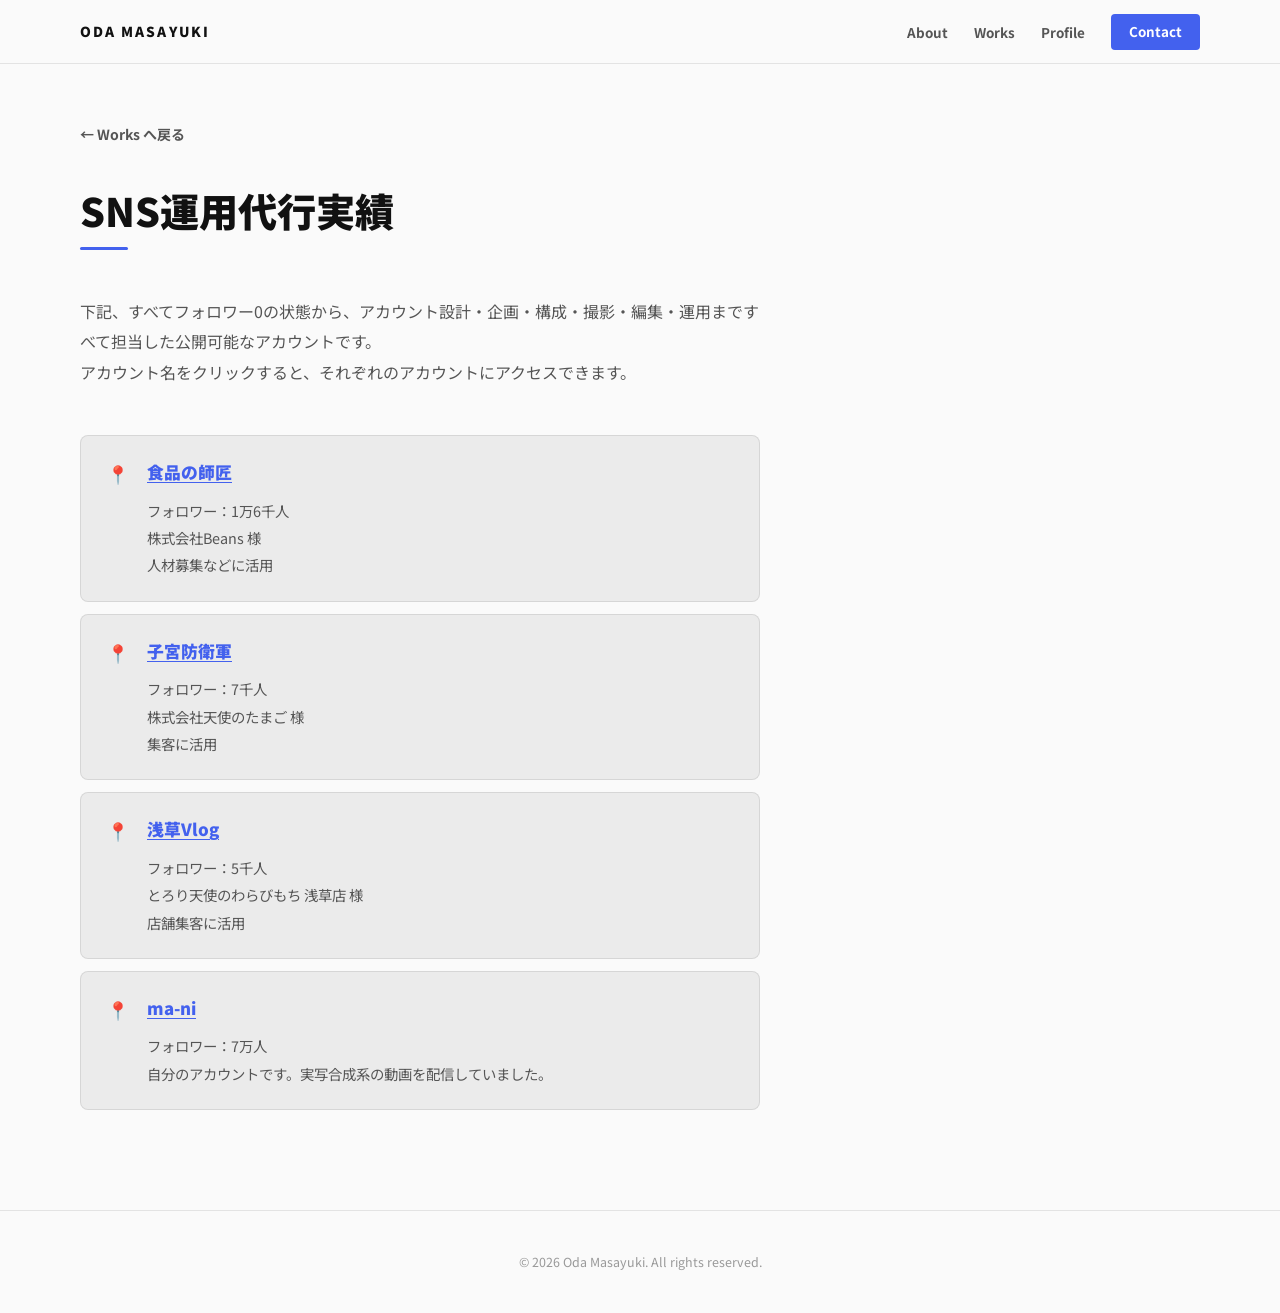
==== accounts/index.html @ 2df7ba39 "Add files via upload" ====
<!DOCTYPE html>
<html lang="ja">
<head>
  <meta charset="UTF-8">
  <meta name="viewport" content="width=device-width, initial-scale=1.0">
  <title>SNS運用代行実績 | 織田 雅之 ポートフォリオ</title>
  <meta name="description" content="織田雅之のSNS運用代行アカウント実績。フォロワー0からの立ち上げ運用実績一覧。">
  <link rel="preconnect" href="https://fonts.googleapis.com">
  <link rel="preconnect" href="https://fonts.gstatic.com" crossorigin>
  <link href="https://fonts.googleapis.com/css2?family=Noto+Sans+JP:wght@400;500;700;900&display=swap" rel="stylesheet">
  <link rel="stylesheet" href="../style.css">
</head>
<body>
  <nav id="navbar" class="scrolled" aria-label="メインナビゲーション">
    <div class="nav-inner">
      <a href="../" class="nav-logo">ODA MASAYUKI</a>
      <ul class="nav-links">
        <li><a href="../#intro">About</a></li>
        <li><a href="../#works">Works</a></li>
        <li><a href="../#profile">Profile</a></li>
        <li><a href="../#contact" class="nav-cta">Contact</a></li>
      </ul>
    </div>
  </nav>

  <main class="subpage-main">
    <div class="container">
      <a href="../#works" class="back-link">← Works へ戻る</a>
      <h1 class="section-title">SNS運用代行実績</h1>
      <p class="accounts-lead">
        下記、すべてフォロワー0の状態から、アカウント設計・企画・構成・撮影・編集・運用まですべて担当した公開可能なアカウントです。<br>
        アカウント名をクリックすると、それぞれのアカウントにアクセスできます。
      </p>

      <div class="accounts-list">
        <a href="https://www.tiktok.com/@beans_japan?lang=ja-JP" target="_blank" rel="noopener noreferrer" class="account-card">
          <div class="account-pin">📍</div>
          <div>
            <p class="account-name">食品の師匠</p>
            <ul class="account-meta">
              <li>フォロワー：1万6千人</li>
              <li>株式会社Beans 様</li>
              <li>人材募集などに活用</li>
            </ul>
          </div>
        </a>

        <a href="https://www.tiktok.com/@49boueigun?lang=ja-JP" target="_blank" rel="noopener noreferrer" class="account-card">
          <div class="account-pin">📍</div>
          <div>
            <p class="account-name">子宮防衛軍</p>
            <ul class="account-meta">
              <li>フォロワー：7千人</li>
              <li>株式会社天使のたまご 様</li>
              <li>集客に活用</li>
            </ul>
          </div>
        </a>

        <a href="https://www.tiktok.com/@asakusa_warabimochi?lang=ja-JP" target="_blank" rel="noopener noreferrer" class="account-card">
          <div class="account-pin">📍</div>
          <div>
            <p class="account-name">浅草Vlog</p>
            <ul class="account-meta">
              <li>フォロワー：5千人</li>
              <li>とろり天使のわらびもち 浅草店 様</li>
              <li>店舗集客に活用</li>
            </ul>
          </div>
        </a>

        <a href="https://www.tiktok.com/@manivideo.jp?lang=ja-JP" target="_blank" rel="noopener noreferrer" class="account-card">
          <div class="account-pin">📍</div>
          <div>
            <p class="account-name">ma-ni</p>
            <ul class="account-meta">
              <li>フォロワー：7万人</li>
              <li>自分のアカウントです。実写合成系の動画を配信していました。</li>
            </ul>
          </div>
        </a>
      </div>
    </div>
  </main>

  <footer>
    <p>&copy; 2026 Oda Masayuki. All rights reserved.</p>
  </footer>
</body>
</html>
---- style.css ----
:root {
  --bg: #fafafa;
  --bg-soft: #f2f2f2;
  --panel: #ffffff;
  --panel-strong: #ebebeb;
  --accent: #4361ee;
  --accent-soft: #3451d1;
  --text: #111111;
  --muted: #555555;
  --subtle: #999999;
  --line: rgba(0, 0, 0, 0.09);
  --accent-line: rgba(67, 97, 238, 0.28);
  --shadow: 0 4px 24px rgba(0, 0, 0, 0.07);
  --font: "Noto Sans JP", system-ui, -apple-system, BlinkMacSystemFont, "Segoe UI", sans-serif;
  --nav-height: 64px;
  --ease: 180ms ease;
}

*,
*::before,
*::after {
  box-sizing: border-box;
}

html {
  scroll-behavior: smooth;
  scroll-padding-top: var(--nav-height);
}

body {
  margin: 0;
  background: var(--bg);
  color: var(--text);
  font-family: var(--font);
  line-height: 1.7;
  overflow-x: hidden;
}

body::before {
  content: "";
  position: fixed;
  inset: 0;
  z-index: -1;
  background: var(--bg);
}

a {
  color: inherit;
  text-decoration: none;
}

ul {
  margin: 0;
  padding: 0;
  list-style: none;
}

img {
  display: block;
  max-width: 100%;
}

button {
  font: inherit;
}

.container,
.hero-inner,
.nav-inner {
  width: min(1120px, calc(100% - 48px));
  margin: 0 auto;
}

section {
  padding: 64px 0;
}

#navbar {
  position: fixed;
  inset: 0 0 auto;
  z-index: 20;
  height: var(--nav-height);
  transition: background var(--ease), border-color var(--ease);
  border-bottom: 1px solid transparent;
}

#navbar.scrolled {
  background: rgba(250, 250, 250, 0.92);
  border-color: var(--line);
  backdrop-filter: blur(14px);
}

.nav-inner {
  display: flex;
  align-items: center;
  justify-content: space-between;
  height: 100%;
}

.nav-logo {
  color: var(--text);
  font-size: 0.86rem;
  font-weight: 900;
  letter-spacing: 0.15em;
  white-space: nowrap;
}

.nav-links {
  display: flex;
  align-items: center;
  gap: 26px;
}

.nav-links a {
  color: var(--muted);
  font-size: 0.84rem;
  font-weight: 700;
  transition: color var(--ease), background var(--ease);
}

.nav-links a:hover {
  color: var(--text);
}

.nav-links .nav-cta {
  display: inline-flex;
  align-items: center;
  min-height: 36px;
  padding: 0 18px;
  border-radius: 4px;
  background: var(--accent);
  color: #fff;
}

.nav-links .nav-cta:hover {
  background: var(--accent-soft);
  color: #fff;
}

.hero-section {
  position: relative;
  display: flex;
  align-items: center;
  min-height: auto;
  padding: calc(var(--nav-height) + 24px) 0 16px;
  overflow: hidden;
}

.hero-section::after {
  content: "";
  position: absolute;
  inset: auto 0 0;
  height: 42%;
  background:
    linear-gradient(rgba(0, 0, 0, 0.04) 1px, transparent 1px),
    linear-gradient(90deg, rgba(0, 0, 0, 0.04) 1px, transparent 1px);
  background-size: 44px 44px;
  mask-image: linear-gradient(transparent, #000);
  pointer-events: none;
}

.hero-inner {
  position: relative;
  z-index: 1;
}

.hero-eyebrow {
  margin: 0 0 18px;
  color: var(--accent);
  font-size: 0.78rem;
  font-weight: 900;
  letter-spacing: 0.28em;
  text-transform: uppercase;
}

.hero-name {
  max-width: 820px;
  margin: 0;
  font-size: clamp(2.8rem, 7vw, 5.9rem);
  font-weight: 900;
  line-height: 1.04;
}

.hero-name span {
  display: block;
  margin-top: 12px;
  color: var(--muted);
  font-size: 0.26em;
  font-weight: 500;
  letter-spacing: 0.18em;
}

.hero-lead {
  max-width: 680px;
  margin: 30px 0 0;
  color: var(--muted);
  font-size: 1.06rem;
}

.hero-stats {
  display: grid;
  grid-template-columns: repeat(4, minmax(0, 1fr));
  gap: 14px;
  max-width: 880px;
  margin: 44px 0 36px;
}

.stat-card {
  min-height: 112px;
  padding: 22px 20px;
  border: 1px solid var(--accent-line);
  border-radius: 8px;
  background: #ffffff;
  box-shadow: var(--shadow);
}

.stat-number {
  display: block;
  color: var(--accent);
  font-size: 1.46rem;
  font-weight: 900;
  line-height: 1.2;
}

.stat-label {
  display: block;
  margin-top: 8px;
  color: var(--muted);
  font-size: 0.78rem;
}

.btn-primary {
  display: inline-flex;
  align-items: center;
  justify-content: center;
  min-height: 46px;
  padding: 0 30px;
  border-radius: 4px;
  background: var(--accent);
  color: #fff;
  font-weight: 900;
  transition: transform var(--ease), background var(--ease);
}

.btn-primary:hover {
  background: var(--accent-soft);
  transform: translateY(-2px);
}

.section-title {
  position: relative;
  margin: 0 0 46px;
  padding-bottom: 16px;
  font-size: clamp(1.7rem, 3.4vw, 2.45rem);
  font-weight: 900;
  line-height: 1.2;
}

.section-title::after {
  content: "";
  position: absolute;
  bottom: 0;
  left: 0;
  width: 48px;
  height: 3px;
  border-radius: 999px;
  background: var(--accent);
}

.intro-layout {
  display: grid;
  grid-template-columns: minmax(0, 1fr) 320px;
  gap: 36px;
  align-items: start;
  margin-bottom: 54px;
}

.intro-text {
  max-width: 760px;
  color: var(--muted);
}

.intro-text p {
  margin: 0;
}

.intro-text p + p {
  margin-top: 15px;
}

.intro-text strong {
  color: var(--text);
}

.focus-panel {
  border-left: 3px solid var(--accent);
  padding: 4px 0 4px 22px;
  color: var(--muted);
}

.panel-label {
  display: block;
  margin-bottom: 8px;
  color: var(--accent);
  font-size: 0.74rem;
  font-weight: 900;
  letter-spacing: 0.14em;
  text-transform: uppercase;
}

.focus-panel p {
  margin: 0;
  font-size: 0.94rem;
}

.services-grid {
  display: grid;
  grid-template-columns: repeat(3, minmax(0, 1fr));
  gap: 18px;
}

.service-card,
.account-feature,
.contact-card,
.sw-item {
  border: 1px solid var(--line);
  background: var(--panel);
}

.service-card {
  min-height: 100%;
  padding: 26px;
  border-radius: 8px;
  transition: transform var(--ease), border-color var(--ease);
}

.service-card:hover {
  border-color: var(--accent-line);
  transform: translateY(-3px);
}

.service-icon {
  display: inline-flex;
  align-items: center;
  justify-content: center;
  min-width: 48px;
  height: 32px;
  margin-bottom: 16px;
  border-radius: 4px;
  background: rgba(67, 97, 238, 0.1);
  color: var(--accent);
  font-size: 0.72rem;
  font-weight: 900;
  letter-spacing: 0.08em;
}

.service-card h3 {
  margin: 0 0 14px;
  font-size: 1rem;
}

.service-card li {
  color: var(--muted);
  font-size: 0.9rem;
}

.service-card li + li {
  margin-top: 7px;
}

.service-platforms,
.service-note {
  margin: 16px 0 0;
  color: var(--accent);
  font-size: 0.78rem;
  font-weight: 700;
}

#works,
#contact {
  background: var(--bg-soft);
}

.account-feature {
  margin-bottom: 58px;
  padding: 30px 32px;
  border-radius: 8px;
}

.account-feature h3 {
  margin: 0 0 14px;
  color: var(--accent);
  font-size: 1.12rem;
}

.account-feature p {
  margin: 0;
  color: var(--muted);
  font-size: 0.94rem;
}

.account-feature p + p {
  margin-top: 10px;
}

.account-feature strong {
  color: var(--text);
}

.account-feature a {
  color: var(--accent);
  text-decoration: underline;
  text-underline-offset: 3px;
}

.works-heading {
  display: flex;
  align-items: end;
  justify-content: space-between;
  gap: 18px;
  margin-bottom: 24px;
}

.works-sub {
  margin: 0 0 6px;
  font-size: 1.18rem;
}

.works-desc {
  margin: 0;
  color: var(--muted);
  font-size: 0.9rem;
}

.work-count {
  color: var(--subtle);
  font-size: 0.82rem;
  white-space: nowrap;
}

.works-filter {
  display: flex;
  flex-wrap: wrap;
  gap: 8px;
  margin-bottom: 34px;
}

.filter-btn {
  min-height: 36px;
  padding: 0 16px;
  border: 1px solid var(--line);
  border-radius: 999px;
  background: var(--panel);
  color: var(--muted);
  cursor: pointer;
  font-size: 0.82rem;
  font-weight: 700;
  transition: background var(--ease), border-color var(--ease), color var(--ease);
}

.filter-btn:hover,
.filter-btn.active {
  border-color: var(--accent);
  background: var(--accent);
  color: #fff;
}

.works-grid {
  display: grid;
  grid-template-columns: repeat(auto-fill, minmax(280px, 1fr));
  gap: 18px;
}

.work-card {
  display: flex;
  min-width: 0;
  flex-direction: column;
  overflow: hidden;
  border: 1px solid var(--line);
  border-radius: 8px;
  background: var(--panel);
  transition: transform var(--ease), border-color var(--ease);
}

.work-card:hover {
  border-color: var(--accent-line);
  transform: translateY(-3px);
}

.work-card.hidden {
  display: none;
}

.work-thumb {
  position: relative;
  aspect-ratio: 16 / 9;
  overflow: hidden;
  background: var(--panel-strong);
}

.work-thumb img {
  width: 100%;
  height: 100%;
  object-fit: cover;
  transition: transform 420ms ease;
}

.work-thumb img.is-hidden {
  display: none;
}

.work-card:hover .work-thumb img {
  transform: scale(1.04);
}

.play-overlay {
  position: absolute;
  inset: 0;
  display: flex;
  align-items: center;
  justify-content: center;
  background: rgba(0, 0, 0, 0.2);
  opacity: 0;
  transition: opacity var(--ease);
}

.work-card:hover .play-overlay {
  opacity: 1;
}

.play-icon {
  display: grid;
  place-items: center;
  width: 48px;
  height: 48px;
  border-radius: 50%;
  background: rgba(0, 0, 0, 0.82);
  color: #fff;
  font-size: 1rem;
  line-height: 1;
}

.accounts-placeholder {
  display: flex;
  flex-direction: column;
  justify-content: center;
  min-height: 100%;
  padding: 30px;
  background: var(--panel-strong);
}

.thumb-fallback {
  display: flex;
  min-height: 100%;
  flex-direction: column;
  justify-content: center;
  padding: 30px;
  background:
    linear-gradient(135deg, rgba(0, 0, 0, 0.04), transparent 58%),
    var(--panel-strong);
}

.accounts-placeholder .label,
.thumb-fallback .label {
  color: var(--accent);
  font-size: 0.72rem;
  font-weight: 900;
  letter-spacing: 0.14em;
  text-transform: uppercase;
}

.accounts-placeholder p,
.thumb-fallback p {
  margin: 8px 0 4px;
  color: var(--text);
  font-weight: 900;
}

.accounts-placeholder small,
.thumb-fallback small {
  color: var(--muted);
}

.work-info {
  display: flex;
  flex: 1;
  flex-direction: column;
  padding: 16px 18px 18px;
}

.work-title {
  margin: 0 0 10px;
  font-size: 0.94rem;
  font-weight: 900;
  line-height: 1.45;
}

.work-tags {
  display: flex;
  flex-wrap: wrap;
  gap: 5px;
  margin-bottom: 10px;
}

.work-tag {
  display: inline-flex;
  align-items: center;
  min-height: 22px;
  padding: 0 8px;
  border: 1px solid rgba(67, 97, 238, 0.22);
  border-radius: 999px;
  background: rgba(67, 97, 238, 0.07);
  color: var(--accent-soft);
  font-size: 0.68rem;
  font-weight: 700;
}

.work-task {
  margin: auto 0 0;
  color: var(--subtle);
  font-size: 0.8rem;
}

.profile-grid {
  display: grid;
  grid-template-columns: repeat(2, minmax(0, 1fr));
  gap: 48px;
}

.profile-heading {
  margin: 0 0 18px;
  color: var(--accent);
  font-size: 1rem;
}

.timeline {
  display: grid;
  gap: 0;
}

.tl-item {
  display: grid;
  grid-template-columns: 120px 1fr;
  gap: 18px;
  padding: 15px 0;
  border-bottom: 1px solid var(--line);
  color: var(--muted);
}

.tl-date {
  color: var(--subtle);
  font-size: 0.86rem;
}

.software-list {
  display: grid;
  gap: 10px;
}

.sw-item {
  border-radius: 8px;
  padding: 13px 16px;
  color: var(--muted);
  font-weight: 700;
}

.contact-msg {
  margin: 0 0 38px;
  color: var(--muted);
}

.contact-grid {
  display: grid;
  grid-template-columns: repeat(4, minmax(0, 1fr));
  gap: 14px;
}

.contact-card {
  display: flex;
  min-width: 0;
  min-height: 116px;
  flex-direction: column;
  justify-content: center;
  gap: 8px;
  padding: 22px;
  border-radius: 8px;
  transition: transform var(--ease), border-color var(--ease);
}

.contact-card:hover {
  border-color: var(--accent-line);
  transform: translateY(-2px);
}

.cl {
  color: var(--accent);
  font-size: 0.72rem;
  font-weight: 900;
  letter-spacing: 0.12em;
  text-transform: uppercase;
}

.cv {
  min-width: 0;
  color: var(--text);
  font-size: 0.9rem;
  font-weight: 700;
  overflow-wrap: anywhere;
}

footer {
  padding: 28px 24px;
  border-top: 1px solid var(--line);
  color: var(--subtle);
  text-align: center;
  font-size: 0.78rem;
}

/* ===== Sub-page (accounts/) ===== */
.subpage-main {
  padding-top: calc(var(--nav-height) + 56px);
  padding-bottom: 100px;
  min-height: 100vh;
}

.back-link {
  display: inline-flex;
  align-items: center;
  gap: 6px;
  margin-bottom: 40px;
  color: var(--muted);
  font-size: 0.875rem;
  font-weight: 700;
  transition: color var(--ease);
}

.back-link:hover {
  color: var(--accent);
}

.accounts-lead {
  max-width: 680px;
  margin: 0 0 48px;
  color: var(--muted);
  line-height: 1.9;
}

.accounts-list {
  display: grid;
  gap: 12px;
  max-width: 680px;
}

.account-card {
  display: flex;
  gap: 18px;
  align-items: flex-start;
  padding: 22px 26px;
  border: 1px solid var(--line);
  border-radius: 8px;
  background: var(--panel-strong);
  color: inherit;
  transition: border-color var(--ease), transform var(--ease);
}

.account-card:hover {
  border-color: var(--accent-line);
  transform: translateX(4px);
}

.account-pin {
  flex-shrink: 0;
  font-size: 1.1rem;
  padding-top: 1px;
}

.account-name {
  margin: 0 0 10px;
  color: var(--accent);
  font-size: 1.05rem;
  font-weight: 900;
  text-decoration: underline;
  text-underline-offset: 3px;
}

.account-meta {
  padding: 0;
  margin: 0;
  color: var(--muted);
  font-size: 0.9rem;
  line-height: 1.9;
  list-style: none;
}

@media (max-width: 920px) {
  .hero-stats,
  .services-grid,
  .contact-grid {
    grid-template-columns: repeat(2, minmax(0, 1fr));
  }

  .intro-layout,
  .profile-grid {
    grid-template-columns: 1fr;
  }
}

@media (max-width: 640px) {
  :root {
    --nav-height: 58px;
  }

  .container,
  .hero-inner,
  .nav-inner {
    width: min(100% - 32px, 1120px);
  }

  section {
    padding: 72px 0;
  }

  .nav-logo {
    font-size: 0.78rem;
    letter-spacing: 0.11em;
  }

  .nav-links {
    gap: 10px;
  }

  .nav-links li:not(:last-child) {
    display: none;
  }

  .nav-links .nav-cta {
    min-height: 34px;
    padding: 0 14px;
  }

  .hero-section {
    min-height: auto;
    padding: calc(var(--nav-height) + 66px) 0 64px;
  }

  .hero-name {
    font-size: clamp(2.7rem, 16vw, 4.2rem);
  }

  .hero-name span {
    font-size: 0.3em;
  }

  .hero-lead {
    font-size: 0.96rem;
  }

  .hero-stats,
  .services-grid,
  .contact-grid {
    grid-template-columns: 1fr;
  }

  .stat-card {
    min-height: 88px;
    padding: 18px;
  }

  .works-heading {
    align-items: start;
    flex-direction: column;
  }

  .works-grid {
    grid-template-columns: 1fr;
  }

  .account-feature {
    padding: 24px 20px;
  }

  .tl-item {
    grid-template-columns: 1fr;
    gap: 4px;
  }
}
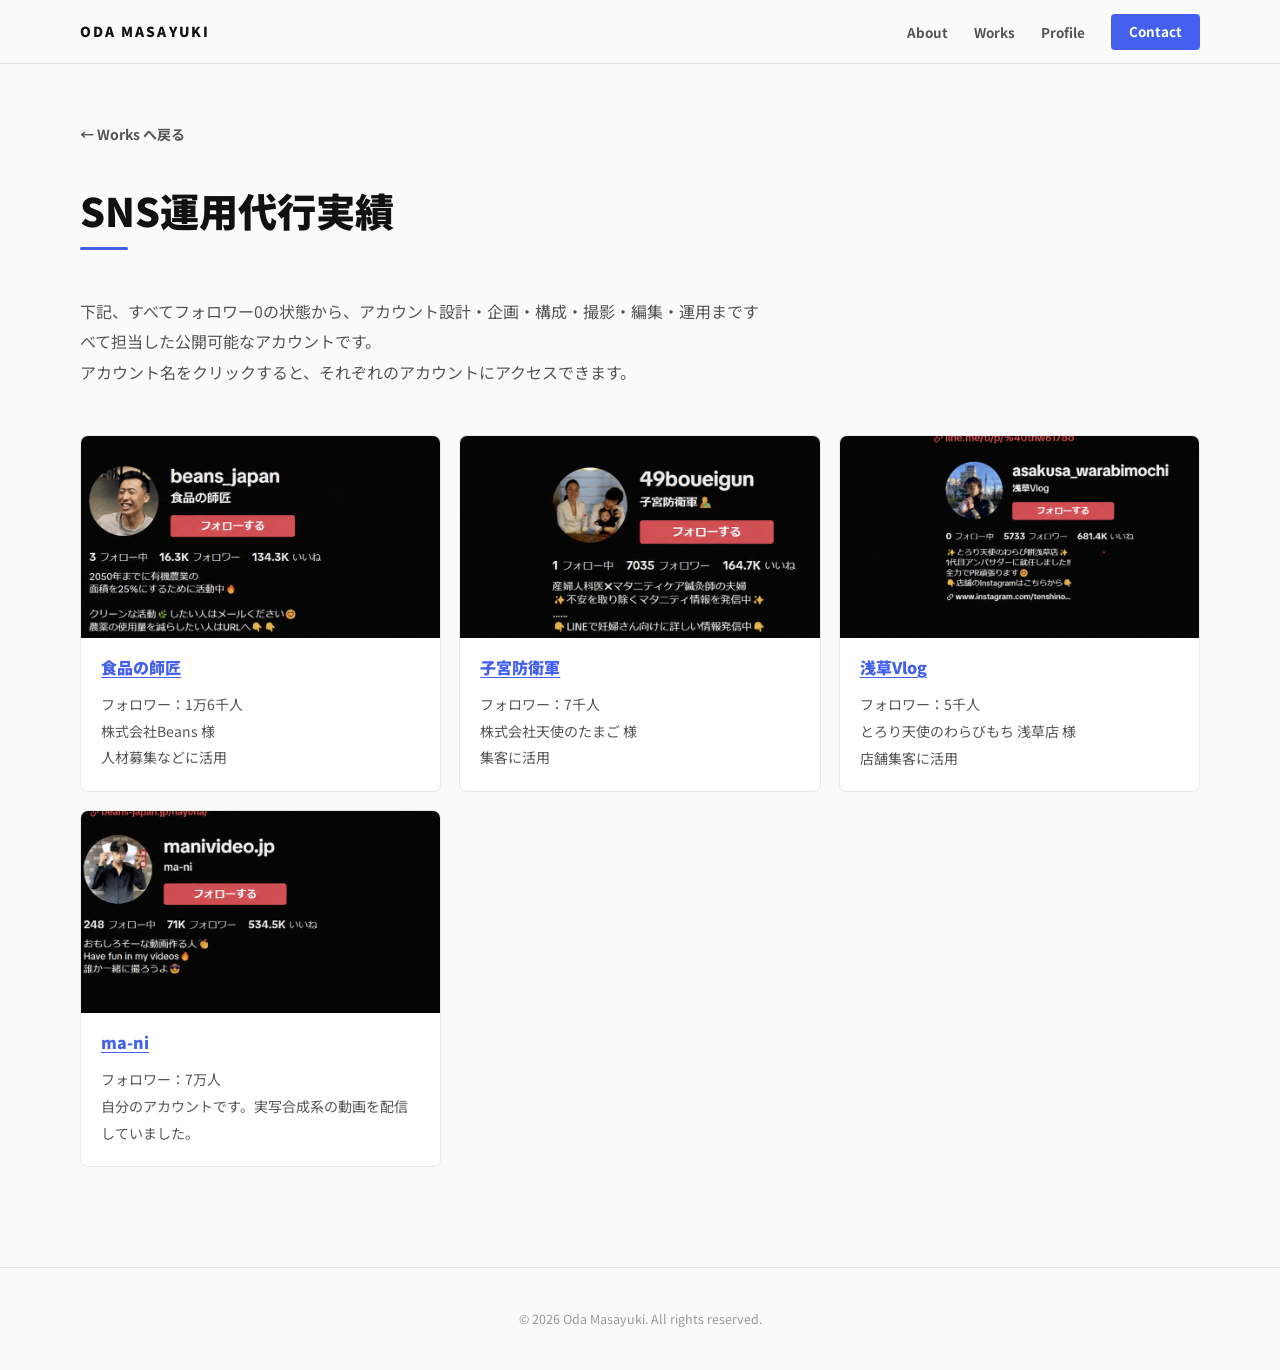
==== commit f485f3ef: "Add files via upload" ====
--- a/accounts/index.html
+++ b/accounts/index.html
@@ -34,8 +34,10 @@
 
       <div class="accounts-list">
         <a href="https://www.tiktok.com/@beans_japan?lang=ja-JP" target="_blank" rel="noopener noreferrer" class="account-card">
-          <div class="account-pin">📍</div>
-          <div>
+          <div class="account-card-thumb">
+            <img src="tiktok-beans.png" alt="食品の師匠 TikTokアカウント">
+          </div>
+          <div class="account-card-body">
             <p class="account-name">食品の師匠</p>
             <ul class="account-meta">
               <li>フォロワー：1万6千人</li>
@@ -46,8 +48,10 @@
         </a>
 
         <a href="https://www.tiktok.com/@49boueigun?lang=ja-JP" target="_blank" rel="noopener noreferrer" class="account-card">
-          <div class="account-pin">📍</div>
-          <div>
+          <div class="account-card-thumb">
+            <img src="tiktok-boueigun.png" alt="子宮防衛軍 TikTokアカウント">
+          </div>
+          <div class="account-card-body">
             <p class="account-name">子宮防衛軍</p>
             <ul class="account-meta">
               <li>フォロワー：7千人</li>
@@ -58,8 +62,10 @@
         </a>
 
         <a href="https://www.tiktok.com/@asakusa_warabimochi?lang=ja-JP" target="_blank" rel="noopener noreferrer" class="account-card">
-          <div class="account-pin">📍</div>
-          <div>
+          <div class="account-card-thumb">
+            <img src="tiktok-asakusa.png" alt="浅草Vlog TikTokアカウント">
+          </div>
+          <div class="account-card-body">
             <p class="account-name">浅草Vlog</p>
             <ul class="account-meta">
               <li>フォロワー：5千人</li>
@@ -70,8 +76,10 @@
         </a>
 
         <a href="https://www.tiktok.com/@manivideo.jp?lang=ja-JP" target="_blank" rel="noopener noreferrer" class="account-card">
-          <div class="account-pin">📍</div>
-          <div>
+          <div class="account-card-thumb">
+            <img src="tiktok-mani.png" alt="ma-ni TikTokアカウント">
+          </div>
+          <div class="account-card-body">
             <p class="account-name">ma-ni</p>
             <ul class="account-meta">
               <li>フォロワー：7万人</li>
--- a/style.css
+++ b/style.css
@@ -747,37 +747,52 @@
 
 .accounts-list {
   display: grid;
-  gap: 12px;
-  max-width: 680px;
+  grid-template-columns: repeat(auto-fill, minmax(300px, 1fr));
+  gap: 18px;
 }
 
 .account-card {
   display: flex;
-  gap: 18px;
-  align-items: flex-start;
-  padding: 22px 26px;
+  flex-direction: column;
   border: 1px solid var(--line);
   border-radius: 8px;
-  background: var(--panel-strong);
+  background: var(--panel);
+  overflow: hidden;
   color: inherit;
   transition: border-color var(--ease), transform var(--ease);
 }
 
 .account-card:hover {
   border-color: var(--accent-line);
-  transform: translateX(4px);
-}
-
-.account-pin {
-  flex-shrink: 0;
-  font-size: 1.1rem;
-  padding-top: 1px;
+  transform: translateY(-3px);
+}
+
+.account-card-thumb {
+  aspect-ratio: 16 / 9;
+  overflow: hidden;
+  background: var(--panel-strong);
+}
+
+.account-card-thumb img {
+  width: 100%;
+  height: 100%;
+  object-fit: cover;
+  object-position: top;
+  transition: transform 420ms ease;
+}
+
+.account-card:hover .account-card-thumb img {
+  transform: scale(1.04);
+}
+
+.account-card-body {
+  padding: 16px 20px 20px;
 }
 
 .account-name {
   margin: 0 0 10px;
   color: var(--accent);
-  font-size: 1.05rem;
+  font-size: 1rem;
   font-weight: 900;
   text-decoration: underline;
   text-underline-offset: 3px;
@@ -787,7 +802,7 @@
   padding: 0;
   margin: 0;
   color: var(--muted);
-  font-size: 0.9rem;
+  font-size: 0.875rem;
   line-height: 1.9;
   list-style: none;
 }
